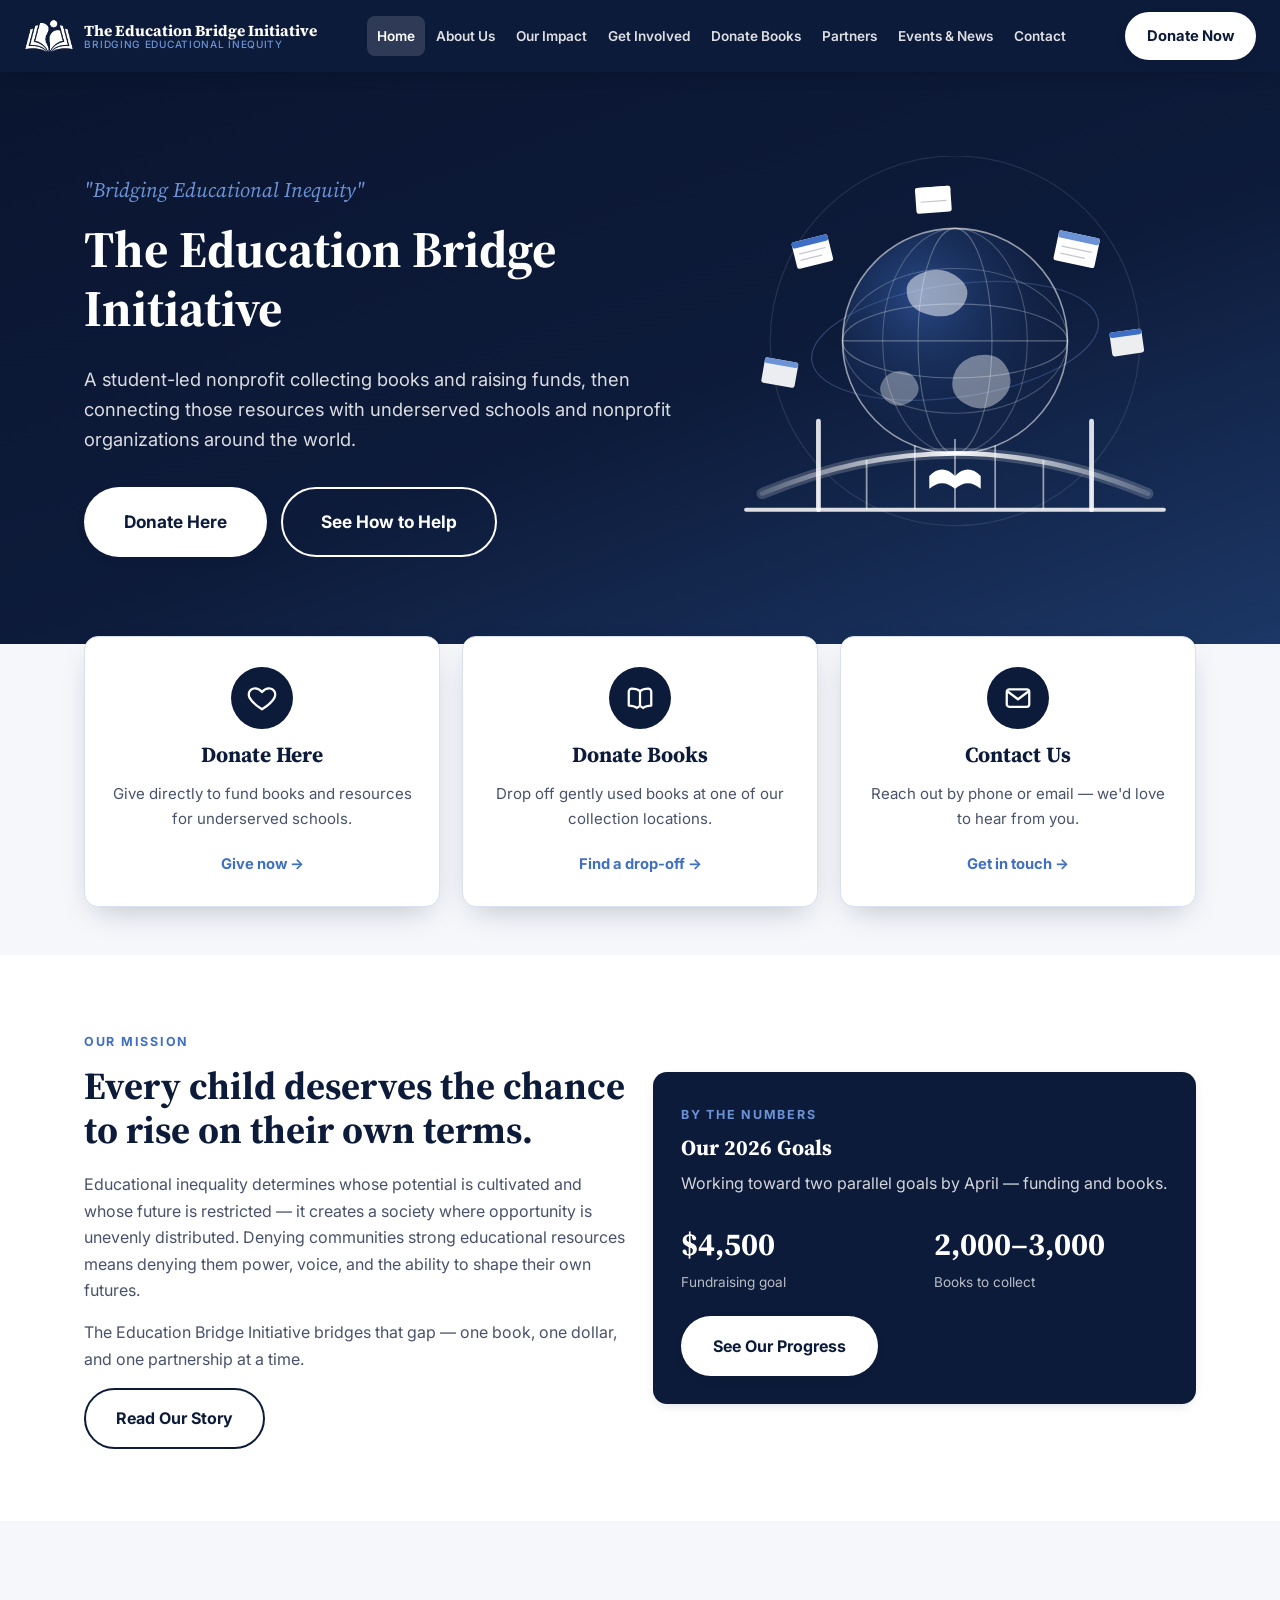
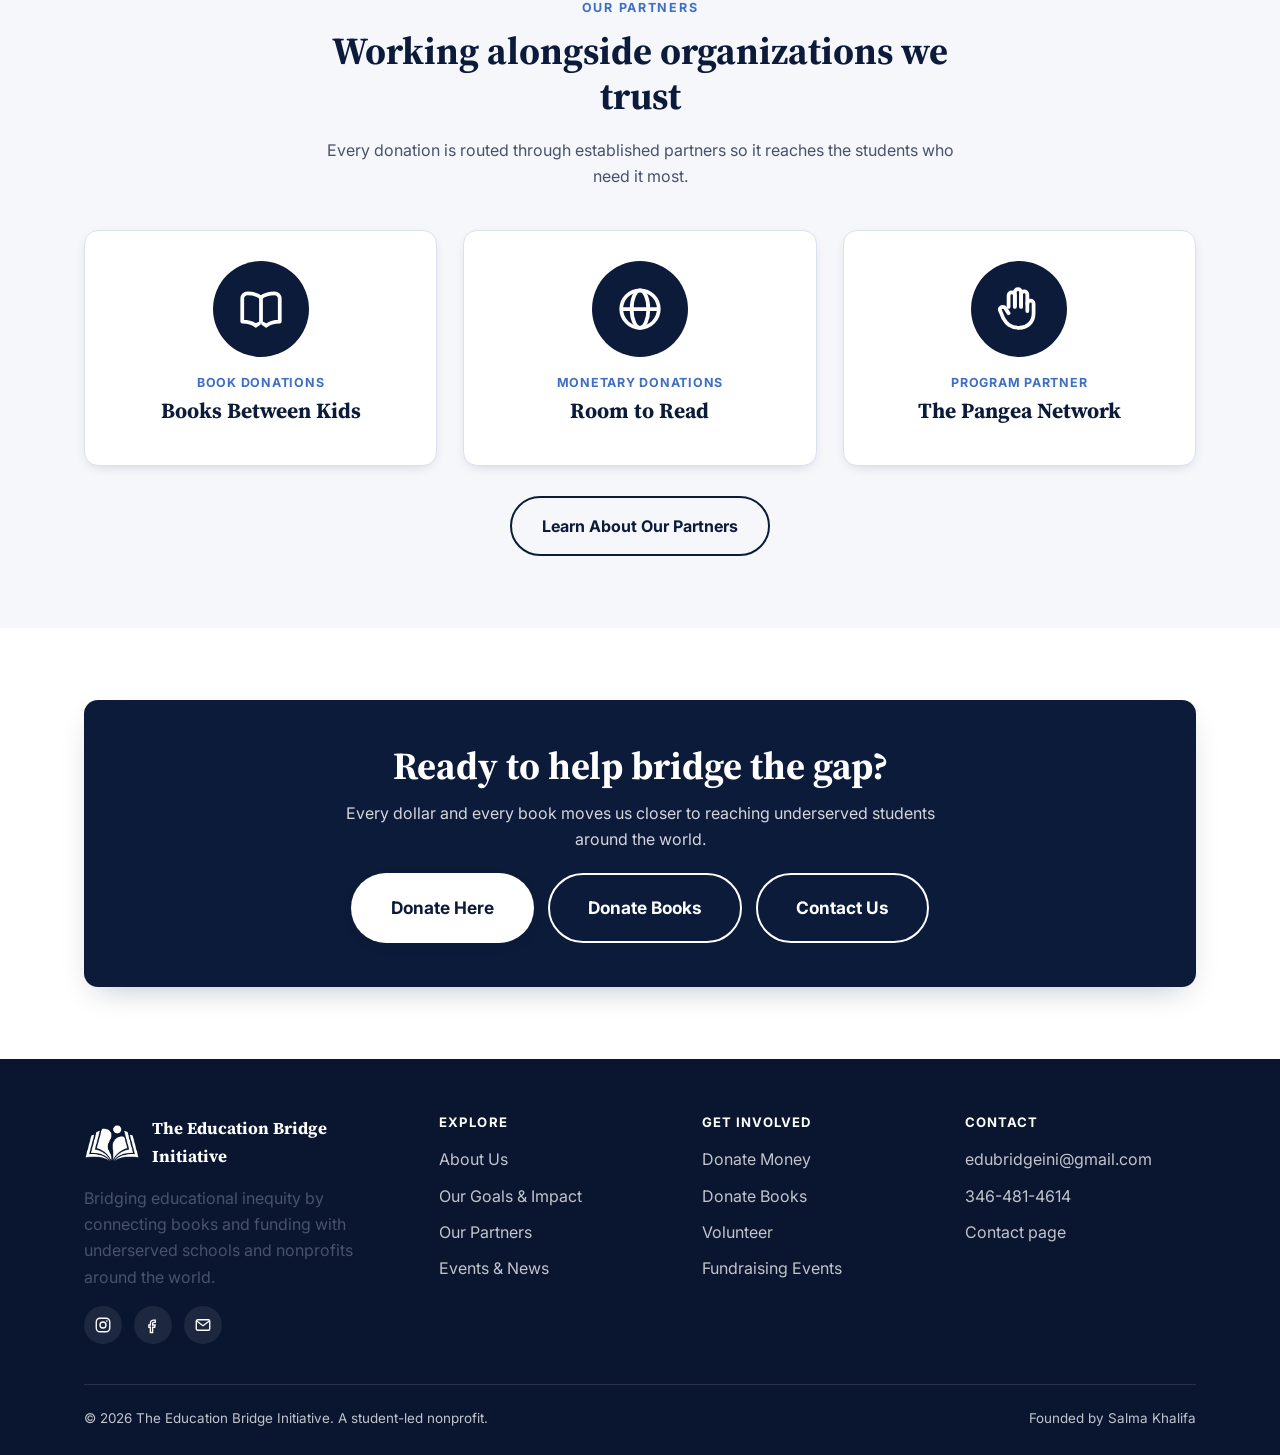
==== index.html @ 9ecb1e6c "Add files via upload Initial site upload" ====
<!DOCTYPE html>
<html lang="en">
<head>
<meta charset="UTF-8">
<meta name="viewport" content="width=device-width, initial-scale=1.0">
<title>Home | The Education Bridge Initiative</title>
<meta name="description" content="The Education Bridge Initiative is a student-led nonprofit bridging educational inequity by collecting books and raising funds for underserved schools and nonprofits worldwide.">
<link rel="icon" type="image/png" href="assets/img/logo-icon-navy.png">
<link rel="preconnect" href="https://fonts.googleapis.com">
<link rel="preconnect" href="https://fonts.gstatic.com" crossorigin>
<link href="https://fonts.googleapis.com/css2?family=Source+Serif+4:wght@400;600;700&family=Inter:wght@400;500;600;700;800&display=swap" rel="stylesheet">
<link rel="stylesheet" href="css/styles.css">
</head>
<body>
  <header class="site-header">
    <div class="nav-wrap" id="navWrap">
      <a href="index.html" class="brand">
        <img src="assets/img/logo-icon-transparent.png" alt="The Education Bridge Initiative logo">
        <span class="brand-name">The Education Bridge Initiative<small>Bridging Educational Inequity</small></span>
      </a>
      <button class="nav-toggle" id="navToggle" aria-label="Toggle navigation" aria-expanded="false">&#9776;</button>
      <ul class="nav-links">
      <li><a href="index.html" class="active">Home</a></li>
      <li><a href="about.html">About Us</a></li>
      <li><a href="goals.html">Our Impact</a></li>
      <li><a href="get-involved.html">Get Involved</a></li>
      <li><a href="donate-books.html">Donate Books</a></li>
      <li><a href="partners.html">Partners</a></li>
      <li><a href="events.html">Events & News</a></li>
      <li><a href="contact.html">Contact</a></li>
      </ul>
      <div class="nav-cta">
        <a href="https://gofund.me/72216d547" class="btn btn-primary" target="_blank" rel="noopener">Donate Now</a>
      </div>
    </div>
  </header>

  <section class="hero">
    <div class="container hero-grid">
      <div>
        <div class="tagline">"Bridging Educational Inequity"</div>
        <h1>The Education Bridge Initiative</h1>
        <p class="lead">A student-led nonprofit collecting books and raising funds, then connecting those resources with underserved schools and nonprofit organizations around the world.</p>
        <div class="hero-actions">
          <a href="https://gofund.me/72216d547" class="btn btn-primary btn-lg" target="_blank" rel="noopener">Donate Here</a>
          <a href="get-involved.html" class="btn btn-outline btn-lg">See How to Help</a>
        </div>
      </div>
      <div>
        <img class="hero-art" src="assets/img/hero-globe-bridge.svg" alt="Illustration of a globe with books orbiting it, connected by a bridge">
      </div>
    </div>
  </section>

  <section class="section-tight bg-off">
    <div class="container">
      <div class="action-grid">
        <a href="https://gofund.me/72216d547" class="action-card" target="_blank" rel="noopener">
          <div class="icon-badge"><svg width="22" height="22" viewBox="0 0 24 24" fill="none" stroke="#fff" stroke-width="1.8" stroke-linecap="round" stroke-linejoin="round"><path d="M12 21s-7.5-4.6-10-9.3C.6 8.4 2 5 5.4 4.4 7.7 4 10 5 12 7.3 14 5 16.3 4 18.6 4.4 22 5 23.4 8.4 22 11.7 19.5 16.4 12 21 12 21Z"/></svg></div>
          <h3>Donate Here</h3>
          <p>Give directly to fund books and resources for underserved schools.</p>
          <span class="card-btn">Give now &rarr;</span>
        </a>
        <a href="donate-books.html" class="action-card">
          <div class="icon-badge"><svg width="22" height="22" viewBox="0 0 24 24" fill="none" stroke="#fff" stroke-width="1.8" stroke-linecap="round" stroke-linejoin="round"><path d="M12 6.5c-1.6-1.3-3.8-2-6.5-2A2.5 2.5 0 0 0 3 7v11c2.5 0 5 .6 6.5 2 .4-.4.9-.7 1.5-1"/><path d="M12 6.5c1.6-1.3 3.8-2 6.5-2A2.5 2.5 0 0 1 21 7v11c-2.5 0-5 .6-6.5 2-.4-.4-.9-.7-1.5-1"/><path d="M12 6.5v11.5"/></svg></div>
          <h3>Donate Books</h3>
          <p>Drop off gently used books at one of our collection locations.</p>
          <span class="card-btn">Find a drop-off &rarr;</span>
        </a>
        <a href="contact.html" class="action-card">
          <div class="icon-badge"><svg width="22" height="22" viewBox="0 0 24 24" fill="none" stroke="#fff" stroke-width="1.8" stroke-linecap="round" stroke-linejoin="round"><rect x="3" y="5" width="18" height="14" rx="2"/><path d="M4 7l8 6 8-6"/></svg></div>
          <h3>Contact Us</h3>
          <p>Reach out by phone or email — we'd love to hear from you.</p>
          <span class="card-btn">Get in touch &rarr;</span>
        </a>
      </div>
    </div>
  </section>

  <section>
    <div class="container">
      <div class="grid-2" style="align-items:center;">
        <div>
          <div class="eyebrow">Our Mission</div>
          <h2>Every child deserves the chance to rise on their own terms.</h2>
          <p>Educational inequality determines whose potential is cultivated and whose future is restricted — it creates a society where opportunity is unevenly distributed. Denying communities strong educational resources means denying them power, voice, and the ability to shape their own futures.</p>
          <p>The Education Bridge Initiative bridges that gap — one book, one dollar, and one partnership at a time.</p>
          <a href="about.html" class="btn btn-outline-navy">Read Our Story</a>
        </div>
        <div class="card" style="background:var(--navy-900); color:#fff; border:none;">
          <div class="eyebrow" style="color:var(--blue-400);">By the Numbers</div>
          <h3 style="color:#fff;">Our 2026 Goals</h3>
          <p style="color:rgba(255,255,255,.82); margin-bottom:22px;">Working toward two parallel goals by April — funding and books.</p>
          <div style="display:grid; grid-template-columns:1fr 1fr; gap:18px;">
            <div>
              <div style="font-family:var(--font-serif); font-size:2rem; font-weight:700;">$4,500</div>
              <div style="font-size:.85rem; color:rgba(255,255,255,.7);">Fundraising goal</div>
            </div>
            <div>
              <div style="font-family:var(--font-serif); font-size:2rem; font-weight:700;">2,000&ndash;3,000</div>
              <div style="font-size:.85rem; color:rgba(255,255,255,.7);">Books to collect</div>
            </div>
          </div>
          <a href="goals.html" class="btn btn-primary" style="margin-top:22px;">See Our Progress</a>
        </div>
      </div>
    </div>
  </section>

  <section class="bg-off">
    <div class="container">
      <div class="text-center" style="max-width:640px; margin:0 auto 40px;">
        <div class="eyebrow">Our Partners</div>
        <h2>Working alongside organizations we trust</h2>
        <p>Every donation is routed through established partners so it reaches the students who need it most.</p>
      </div>
      <div class="grid-3">
        <div class="partner-card">
          <div class="partner-logo"><svg width="22" height="22" viewBox="0 0 24 24" fill="none" stroke="#fff" stroke-width="1.8" stroke-linecap="round" stroke-linejoin="round"><path d="M12 6.5c-1.6-1.3-3.8-2-6.5-2A2.5 2.5 0 0 0 3 7v11c2.5 0 5 .6 6.5 2 .4-.4.9-.7 1.5-1"/><path d="M12 6.5c1.6-1.3 3.8-2 6.5-2A2.5 2.5 0 0 1 21 7v11c-2.5 0-5 .6-6.5 2-.4-.4-.9-.7-1.5-1"/><path d="M12 6.5v11.5"/></svg></div>
          <div class="partner-role">Book Donations</div>
          <h3>Books Between Kids</h3>
        </div>
        <div class="partner-card">
          <div class="partner-logo"><svg width="22" height="22" viewBox="0 0 24 24" fill="none" stroke="#fff" stroke-width="1.8"><circle cx="12" cy="12" r="9"/><ellipse cx="12" cy="12" rx="4" ry="9"/><path d="M3 12h18"/></svg></div>
          <div class="partner-role">Monetary Donations</div>
          <h3>Room to Read</h3>
        </div>
        <div class="partner-card">
          <div class="partner-logo"><svg width="22" height="22" viewBox="0 0 24 24" fill="none" stroke="#fff" stroke-width="1.8" stroke-linecap="round" stroke-linejoin="round"><path d="M7 11V5.5a1.5 1.5 0 0 1 3 0V11"/><path d="M10 10.5V4a1.5 1.5 0 0 1 3 0v7"/><path d="M13 10.5V5a1.5 1.5 0 0 1 3 0v8"/><path d="M16 9.5a1.5 1.5 0 0 1 3 0V14c0 4-2.7 7-7 7s-6-2-7.5-4.5L3 13c-.6-1 .1-2 1.2-2 .5 0 1 .2 1.3.7L7 14"/></svg></div>
          <div class="partner-role">Program Partner</div>
          <h3>The Pangea Network</h3>
        </div>
      </div>
      <div class="text-center" style="margin-top:30px;">
        <a href="partners.html" class="btn btn-outline-navy">Learn About Our Partners</a>
      </div>
    </div>
  </section>

  <section>
    <div class="container">
      <div class="cta-banner">
        <h2>Ready to help bridge the gap?</h2>
        <p>Every dollar and every book moves us closer to reaching underserved students around the world.</p>
        <div class="cta-actions">
          <a href="https://gofund.me/72216d547" class="btn btn-primary btn-lg" target="_blank" rel="noopener">Donate Here</a>
          <a href="donate-books.html" class="btn btn-outline btn-lg">Donate Books</a>
          <a href="contact.html" class="btn btn-outline btn-lg">Contact Us</a>
        </div>
      </div>
    </div>
  </section>

  <footer class="site-footer">
    <div class="container">
      <div class="footer-grid">
        <div>
          <div class="footer-brand">
            <img src="assets/img/logo-icon-transparent.png" alt="The Education Bridge Initiative logo">
            <span>The Education Bridge<br>Initiative</span>
          </div>
          <p style="max-width:32ch;">Bridging educational inequity by connecting books and funding with underserved schools and nonprofits around the world.</p>
          <div class="social-row">
            <a href="https://www.instagram.com/education.bridge.initiative" target="_blank" rel="noopener" aria-label="Instagram"><svg width="18" height="18" viewBox="0 0 24 24" fill="none" stroke="#fff" stroke-width="1.8"><rect x="3" y="3" width="18" height="18" rx="5"/><circle cx="12" cy="12" r="4"/><circle cx="17.2" cy="6.8" r="1.1" fill="#fff" stroke="none"/></svg></a>
            <a href="https://www.facebook.com/share/1PZD7FFEJZ/?mibextid=wwXIfr" target="_blank" rel="noopener" aria-label="Facebook"><svg width="18" height="18" viewBox="0 0 24 24" fill="none" stroke="#fff" stroke-width="1.8"><path d="M15 8.5h-2c-.8 0-1.5.7-1.5 1.5v2h3.3L14.3 15H11.5v7h-3v-7H6.5v-3H8.5v-2.2C8.5 7.4 10.2 5.5 13 5.5h2v3Z"/></svg></a>
            <a href="mailto:edubridgeini@gmail.com" aria-label="Email"><svg width="18" height="18" viewBox="0 0 24 24" fill="none" stroke="#fff" stroke-width="1.8"><rect x="3" y="5" width="18" height="14" rx="2"/><path d="M4 7l8 6 8-6"/></svg></a>
          </div>
        </div>
        <div>
          <h4>Explore</h4>
          <ul>
            <li><a href="about.html">About Us</a></li>
            <li><a href="goals.html">Our Goals &amp; Impact</a></li>
            <li><a href="partners.html">Our Partners</a></li>
            <li><a href="events.html">Events &amp; News</a></li>
          </ul>
        </div>
        <div>
          <h4>Get Involved</h4>
          <ul>
            <li><a href="https://gofund.me/72216d547" target="_blank" rel="noopener">Donate Money</a></li>
            <li><a href="donate-books.html">Donate Books</a></li>
            <li><a href="get-involved.html">Volunteer</a></li>
            <li><a href="donate.html">Fundraising Events</a></li>
          </ul>
        </div>
        <div>
          <h4>Contact</h4>
          <ul>
            <li><a href="mailto:edubridgeini@gmail.com">edubridgeini@gmail.com</a></li>
            <li><a href="tel:+13464814614">346-481-4614</a></li>
            <li><a href="contact.html">Contact page</a></li>
          </ul>
        </div>
      </div>
      <div class="footer-bottom">
        <span>&copy; 2026 The Education Bridge Initiative. A student-led nonprofit.</span>
        <span>Founded by Salma Khalifa</span>
      </div>
    </div>
  </footer>

  <div class="mobile-donate-bar">
    <a href="https://gofund.me/72216d547" class="btn btn-primary" target="_blank" rel="noopener">Donate Now</a>
  </div>

  <script src="js/main.js"></script>

</body>
</html>
---- css/styles.css ----
/* ==========================================================================
   The Education Bridge Initiative — Site Stylesheet
   Palette: Dark Blue + White (institutional, trustworthy, credible)
   ========================================================================== */

:root {
  --navy-950: #0a1530;
  --navy-900: #0d1b3a;   /* primary dark blue (matches logo) */
  --navy-800: #14274d;
  --navy-700: #1c3766;
  --navy-600: #274a86;
  --blue-500: #3f6fc4;   /* interactive accent */
  --blue-400: #6c93d6;
  --white: #ffffff;
  --off-white: #f5f7fb;
  --mist: #e9edf6;
  --line: #d9e0ee;
  --ink: #101a30;
  --ink-soft: #48526b;
  --shadow: 0 12px 32px -12px rgba(10, 21, 48, 0.28);
  --shadow-sm: 0 4px 14px -6px rgba(10, 21, 48, 0.22);
  --radius: 14px;
  --radius-sm: 8px;
  --content-width: 1160px;
  --font-serif: "Source Serif 4", Georgia, "Times New Roman", serif;
  --font-sans: "Inter", -apple-system, BlinkMacSystemFont, "Segoe UI", Roboto, sans-serif;
}

* { box-sizing: border-box; }
html { scroll-behavior: smooth; }

body {
  margin: 0;
  font-family: var(--font-sans);
  color: var(--ink);
  background: var(--white);
  line-height: 1.65;
  -webkit-font-smoothing: antialiased;
}

img { max-width: 100%; display: block; }

h1, h2, h3, h4 {
  font-family: var(--font-serif);
  color: var(--navy-900);
  line-height: 1.15;
  margin: 0 0 0.5em;
  font-weight: 700;
}

h1 { font-size: clamp(2.2rem, 4vw, 3.4rem); }
h2 { font-size: clamp(1.7rem, 3vw, 2.4rem); }
h3 { font-size: 1.35rem; }
p { margin: 0 0 1em; color: var(--ink-soft); }
a { color: var(--blue-500); text-decoration: none; }
a:hover { text-decoration: underline; }

.container {
  width: 100%;
  max-width: var(--content-width);
  margin: 0 auto;
  padding: 0 24px;
}

.eyebrow {
  display: inline-block;
  font-family: var(--font-sans);
  font-weight: 700;
  font-size: 0.78rem;
  letter-spacing: 0.14em;
  text-transform: uppercase;
  color: var(--blue-500);
  margin-bottom: 0.9em;
}

section { padding: 72px 0; }
.section-tight { padding: 48px 0; }
.bg-navy { background: var(--navy-900); color: var(--white); }
.bg-navy h1, .bg-navy h2, .bg-navy h3, .bg-navy h4 { color: var(--white); }
.bg-navy p { color: rgba(255,255,255,0.82); }
.bg-off { background: var(--off-white); }

/* ---------- Buttons ---------- */
.btn {
  display: inline-flex;
  align-items: center;
  justify-content: center;
  gap: 0.5em;
  font-family: var(--font-sans);
  font-weight: 700;
  font-size: 1rem;
  padding: 15px 30px;
  border-radius: 999px;
  border: 2px solid transparent;
  cursor: pointer;
  transition: transform 0.15s ease, box-shadow 0.15s ease, background 0.15s ease, color 0.15s ease;
  text-decoration: none !important;
  white-space: nowrap;
}
.btn:hover { transform: translateY(-2px); }
.btn-primary {
  background: var(--white);
  color: var(--navy-900);
  box-shadow: var(--shadow-sm);
}
.btn-primary:hover { box-shadow: var(--shadow); background: var(--mist); }
.btn-solid-navy {
  background: var(--navy-900);
  color: var(--white);
  box-shadow: var(--shadow-sm);
}
.btn-solid-navy:hover { background: var(--navy-700); box-shadow: var(--shadow); }
.btn-outline {
  background: transparent;
  border-color: currentColor;
  color: inherit;
}
.btn-outline:hover { background: rgba(255,255,255,0.1); }
.btn-outline-navy {
  background: transparent;
  border-color: var(--navy-900);
  color: var(--navy-900);
}
.btn-outline-navy:hover { background: var(--navy-900); color: var(--white); }
.btn-lg { padding: 19px 38px; font-size: 1.08rem; }
.btn-block { width: 100%; }

/* ---------- Header / Nav ---------- */
.site-header {
  position: sticky;
  top: 0;
  z-index: 100;
  background: var(--navy-900);
  box-shadow: 0 2px 18px -6px rgba(0,0,0,0.35);
}
.nav-wrap {
  display: flex;
  align-items: center;
  justify-content: space-between;
  gap: 14px;
  padding: 12px 24px;
  max-width: 1360px;
  margin: 0 auto;
}
.brand {
  display: flex;
  align-items: center;
  gap: 10px;
  color: var(--white);
  font-family: var(--font-serif);
  font-weight: 700;
  font-size: 0.96rem;
  line-height: 1.15;
  flex: 0 0 auto;
  white-space: nowrap;
}
.brand:hover { text-decoration: none; }
.brand img { height: 36px; width: auto; }
.brand-name { display: flex; flex-direction: column; }
.brand-name small {
  font-family: var(--font-sans);
  font-weight: 500;
  font-size: 0.63rem;
  letter-spacing: 0.07em;
  text-transform: uppercase;
  color: var(--blue-400);
}

.nav-links {
  display: flex;
  align-items: center;
  gap: 1px;
  list-style: none;
  margin: 0;
  padding: 0;
  flex-wrap: nowrap;
}
.nav-links a {
  display: block;
  color: rgba(255,255,255,0.86);
  font-weight: 600;
  font-size: 0.85rem;
  padding: 9px 10px;
  border-radius: 8px;
  text-decoration: none;
  white-space: nowrap;
  transition: background 0.15s ease, color 0.15s ease;
}
.nav-links a:hover { background: rgba(255,255,255,0.1); color: var(--white); }
.nav-links a.active { color: var(--white); background: rgba(255,255,255,0.14); }

.nav-cta { display: flex; align-items: center; gap: 10px; }
.nav-cta .btn { padding: 10px 20px; font-size: 0.92rem; }

.nav-toggle {
  display: none;
  background: none;
  border: none;
  color: var(--white);
  font-size: 1.6rem;
  cursor: pointer;
  padding: 4px 8px;
}

/* ---------- Hero ---------- */
.hero {
  background: linear-gradient(160deg, var(--navy-950) 0%, var(--navy-900) 55%, var(--navy-700) 100%);
  color: var(--white);
  position: relative;
  overflow: hidden;
  padding: 84px 0 70px;
}
.hero-grid {
  display: grid;
  grid-template-columns: 1.1fr 0.9fr;
  gap: 40px;
  align-items: center;
}
.hero h1 { color: var(--white); }
.hero .tagline {
  font-family: var(--font-serif);
  font-style: italic;
  font-size: 1.3rem;
  color: var(--blue-400);
  margin-bottom: 0.6em;
}
.hero p.lead {
  font-size: 1.15rem;
  color: rgba(255,255,255,0.85);
  max-width: 54ch;
}
.hero-art { width: 100%; }

.hero-actions {
  display: flex;
  flex-wrap: wrap;
  gap: 14px;
  margin-top: 32px;
}

/* Three primary action cards on Home */
.action-grid {
  display: grid;
  grid-template-columns: repeat(3, 1fr);
  gap: 22px;
  margin-top: -56px;
  position: relative;
  z-index: 5;
}
.action-card {
  background: var(--white);
  border-radius: var(--radius);
  box-shadow: var(--shadow);
  padding: 30px 26px;
  text-align: center;
  border: 1px solid var(--line);
  display: flex;
  flex-direction: column;
  align-items: center;
  gap: 14px;
  text-decoration: none;
  transition: transform 0.18s ease, box-shadow 0.18s ease;
}
.action-card:hover { transform: translateY(-6px); box-shadow: 0 20px 40px -14px rgba(10,21,48,0.35); text-decoration: none; }
.icon-badge {
  width: 62px; height: 62px;
  border-radius: 50%;
  background: var(--navy-900);
  display: flex; align-items: center; justify-content: center;
  flex-shrink: 0;
}
.icon-badge svg { width: 30px; height: 30px; flex-shrink: 0; }
.action-card h3 { margin: 0; color: var(--navy-900); }
.action-card p { margin: 0; font-size: 0.94rem; }
.action-card .card-btn {
  margin-top: 6px;
  font-weight: 700;
  color: var(--blue-500);
  font-size: 0.92rem;
}

/* ---------- Generic page hero (sub-pages) ---------- */
.page-hero {
  background: var(--navy-900);
  color: var(--white);
  padding: 56px 0 60px;
  position: relative;
  overflow: hidden;
}
.page-hero h1 { color: var(--white); margin-bottom: 0.3em; }
.page-hero p { color: rgba(255,255,255,0.82); max-width: 62ch; font-size: 1.08rem; }
.page-hero .decor { position: absolute; right: -60px; top: -40px; opacity: 0.16; width: 320px; }

/* ---------- Cards / Grids ---------- */
.grid-3 { display: grid; grid-template-columns: repeat(3, 1fr); gap: 26px; }
.grid-2 { display: grid; grid-template-columns: repeat(2, 1fr); gap: 26px; }
.card {
  background: var(--white);
  border: 1px solid var(--line);
  border-radius: var(--radius);
  padding: 28px;
  box-shadow: var(--shadow-sm);
}
.card h3 { margin-bottom: 0.4em; }

/* ---------- Stats / Goals ---------- */
.stat-grid { display: grid; grid-template-columns: repeat(2, 1fr); gap: 24px; }
.stat-card {
  background: var(--white);
  border: 1px solid var(--line);
  border-radius: var(--radius);
  padding: 32px;
  box-shadow: var(--shadow-sm);
}
.stat-card .stat-label {
  font-weight: 700;
  color: var(--navy-900);
  font-size: 1.1rem;
  margin-bottom: 4px;
}
.stat-card .stat-target {
  font-family: var(--font-serif);
  font-size: 2.2rem;
  color: var(--navy-900);
  font-weight: 700;
}
.progress-track {
  height: 14px;
  background: var(--mist);
  border-radius: 999px;
  overflow: hidden;
  margin: 14px 0 8px;
  border: 1px solid var(--line);
}
.progress-fill {
  height: 100%;
  background: linear-gradient(90deg, var(--blue-500), var(--navy-800));
  border-radius: 999px;
}
.progress-note { font-size: 0.86rem; color: var(--ink-soft); }
.editable-note {
  font-size: 0.8rem;
  color: var(--blue-500);
  background: #eef3fc;
  border: 1px dashed var(--blue-400);
  padding: 6px 10px;
  border-radius: 6px;
  display: inline-block;
  margin-top: 10px;
}

/* ---------- Steps / How to help ---------- */
.step-card {
  background: var(--white);
  border: 1px solid var(--line);
  border-radius: var(--radius);
  padding: 30px;
  box-shadow: var(--shadow-sm);
  height: 100%;
}
.step-num {
  display: inline-flex;
  align-items: center;
  justify-content: center;
  width: 40px; height: 40px;
  border-radius: 50%;
  background: var(--navy-900);
  color: var(--white);
  font-family: var(--font-serif);
  font-weight: 700;
  margin-bottom: 14px;
}

/* ---------- Partners ---------- */
.partner-card {
  background: var(--white);
  border: 1px solid var(--line);
  border-radius: var(--radius);
  padding: 30px;
  text-align: center;
  box-shadow: var(--shadow-sm);
}
.partner-logo {
  width: 96px; height: 96px;
  margin: 0 auto 16px;
  border-radius: 50%;
  background: var(--navy-900);
  display: flex; align-items: center; justify-content: center;
}
.partner-logo svg { width: 50px; height: 50px; }
.partner-role {
  font-size: 0.78rem;
  font-weight: 700;
  letter-spacing: 0.06em;
  text-transform: uppercase;
  color: var(--blue-500);
  margin-bottom: 6px;
}

/* ---------- Timeline / Events ---------- */
.event-card {
  display: flex;
  gap: 20px;
  background: var(--white);
  border: 1px solid var(--line);
  border-radius: var(--radius);
  padding: 24px;
  box-shadow: var(--shadow-sm);
  margin-bottom: 18px;
}
.event-date {
  flex: 0 0 92px;
  background: var(--navy-900);
  color: var(--white);
  border-radius: var(--radius-sm);
  display: flex;
  flex-direction: column;
  align-items: center;
  justify-content: center;
  padding: 12px 6px;
  text-align: center;
}
.event-date .month { font-size: 0.72rem; letter-spacing: 0.08em; text-transform: uppercase; color: var(--blue-400); }
.event-date .day { font-family: var(--font-serif); font-size: 1.7rem; font-weight: 700; }
.event-body h3 { margin-bottom: 4px; }
.event-tag {
  display: inline-block;
  font-size: 0.72rem;
  font-weight: 700;
  text-transform: uppercase;
  letter-spacing: 0.05em;
  color: var(--navy-900);
  background: var(--mist);
  padding: 3px 10px;
  border-radius: 999px;
  margin-bottom: 8px;
}

/* ---------- Contact ---------- */
.contact-grid { display: grid; grid-template-columns: 1fr 1fr; gap: 26px; }
.contact-item {
  display: flex;
  gap: 16px;
  align-items: flex-start;
  background: var(--white);
  border: 1px solid var(--line);
  border-radius: var(--radius);
  padding: 24px;
  box-shadow: var(--shadow-sm);
}
.contact-item .icon-badge {
  flex: 0 0 48px;
  width: 48px; height: 48px;
  border-radius: 50%;
  background: var(--navy-900);
  display: flex; align-items: center; justify-content: center;
}
.contact-item .icon-badge svg { width: 24px; height: 24px; }
.contact-item h3 { margin-bottom: 2px; font-size: 1.05rem; }
.contact-item a { font-weight: 600; }

/* ---------- Address / drop-off cards ---------- */
.address-card {
  background: var(--white);
  border: 2px dashed var(--blue-400);
  border-radius: var(--radius);
  padding: 28px;
  box-shadow: var(--shadow-sm);
}
.address-card h3 { display:flex; align-items:center; gap:10px; }
.address-card h3 svg { stroke: var(--navy-900); flex-shrink: 0; }
.address-card .placeholder-tag {
  font-size: 0.7rem;
  font-weight: 700;
  text-transform: uppercase;
  letter-spacing: 0.05em;
  color: var(--white);
  background: var(--blue-500);
  padding: 3px 9px;
  border-radius: 999px;
}

/* ---------- Footer ---------- */
.site-footer {
  background: var(--navy-950);
  color: rgba(255,255,255,0.75);
  padding: 56px 0 26px;
}
.footer-grid {
  display: grid;
  grid-template-columns: 1.4fr 1fr 1fr 1fr;
  gap: 32px;
  margin-bottom: 40px;
}
.footer-brand { display: flex; align-items: center; gap: 12px; margin-bottom: 14px; }
.footer-brand img { height: 40px; }
.footer-brand span { color: var(--white); font-family: var(--font-serif); font-weight: 700; font-size: 1.05rem; }
.site-footer h4 {
  color: var(--white);
  font-family: var(--font-sans);
  font-size: 0.82rem;
  letter-spacing: 0.08em;
  text-transform: uppercase;
  margin-bottom: 16px;
}
.site-footer ul { list-style: none; margin: 0; padding: 0; }
.site-footer li { margin-bottom: 10px; }
.site-footer a { color: rgba(255,255,255,0.75); }
.site-footer a:hover { color: var(--white); }
.social-row { display: flex; gap: 12px; margin-top: 6px; }
.social-row a {
  width: 38px; height: 38px;
  border-radius: 50%;
  background: rgba(255,255,255,0.08);
  display: flex; align-items: center; justify-content: center;
  transition: background 0.15s ease;
}
.social-row a:hover { background: var(--blue-500); }
.social-row svg { width: 18px; height: 18px; }
.footer-bottom {
  border-top: 1px solid rgba(255,255,255,0.12);
  padding-top: 22px;
  display: flex;
  justify-content: space-between;
  flex-wrap: wrap;
  gap: 10px;
  font-size: 0.84rem;
}

/* ---------- Sticky mobile donate bar ---------- */
.mobile-donate-bar {
  display: none;
  position: fixed;
  bottom: 0; left: 0; right: 0;
  z-index: 200;
  background: var(--navy-950);
  padding: 12px 16px;
  box-shadow: 0 -6px 20px rgba(0,0,0,0.3);
}
.mobile-donate-bar .btn { width: 100%; }

/* ---------- CTA banner (reusable, repeated across pages) ---------- */
.cta-banner {
  background: var(--navy-900);
  color: var(--white);
  border-radius: var(--radius);
  padding: 44px;
  text-align: center;
  box-shadow: var(--shadow);
}
.cta-banner h2 { color: var(--white); margin-bottom: 0.3em; }
.cta-banner p { color: rgba(255,255,255,0.82); max-width: 60ch; margin-left: auto; margin-right: auto; }
.cta-actions { display: flex; justify-content: center; gap: 14px; flex-wrap: wrap; margin-top: 20px; }

/* ---------- Utility ---------- */
.text-center { text-align: center; }
.mt-0 { margin-top: 0; }
.mx-auto { margin-left: auto; margin-right: auto; }
.max-60 { max-width: 60ch; }
.badge-list { display: flex; flex-wrap: wrap; gap: 10px; margin-top: 18px; }
.badge-list span {
  background: rgba(255,255,255,0.08);
  border: 1px solid rgba(255,255,255,0.16);
  padding: 6px 14px;
  border-radius: 999px;
  font-size: 0.84rem;
  font-weight: 600;
}

/* ---------- Responsive ---------- */
@media (max-width: 900px) {
  .hero-grid { grid-template-columns: 1fr; }
  .hero-art { max-width: 340px; margin: 0 auto; }
  .action-grid { grid-template-columns: 1fr; margin-top: 34px; }
  .grid-3 { grid-template-columns: 1fr; }
  .grid-2 { grid-template-columns: 1fr; }
  .stat-grid { grid-template-columns: 1fr; }
  .contact-grid { grid-template-columns: 1fr; }
  .footer-grid { grid-template-columns: 1fr 1fr; }
}

@media (max-width: 760px) {
  .nav-links, .nav-cta .btn-outline { display: none; }
  .nav-toggle { display: block; }
  .nav-wrap.open .nav-links {
    display: flex;
    position: absolute;
    top: 100%; left: 0; right: 0;
    background: var(--navy-900);
    flex-direction: column;
    padding: 10px 20px 18px;
    gap: 2px;
    box-shadow: var(--shadow);
  }
  .mobile-donate-bar { display: block; }
  body { padding-bottom: 68px; }
  .footer-grid { grid-template-columns: 1fr; }
  section { padding: 52px 0; }
  .event-card { flex-direction: column; }
  .event-date { flex-direction: row; gap: 8px; width: fit-content; padding: 8px 16px; }
}

@media (max-width: 480px) {
  .hero { padding: 60px 0 50px; }
  .action-card { padding: 24px 20px; }
}
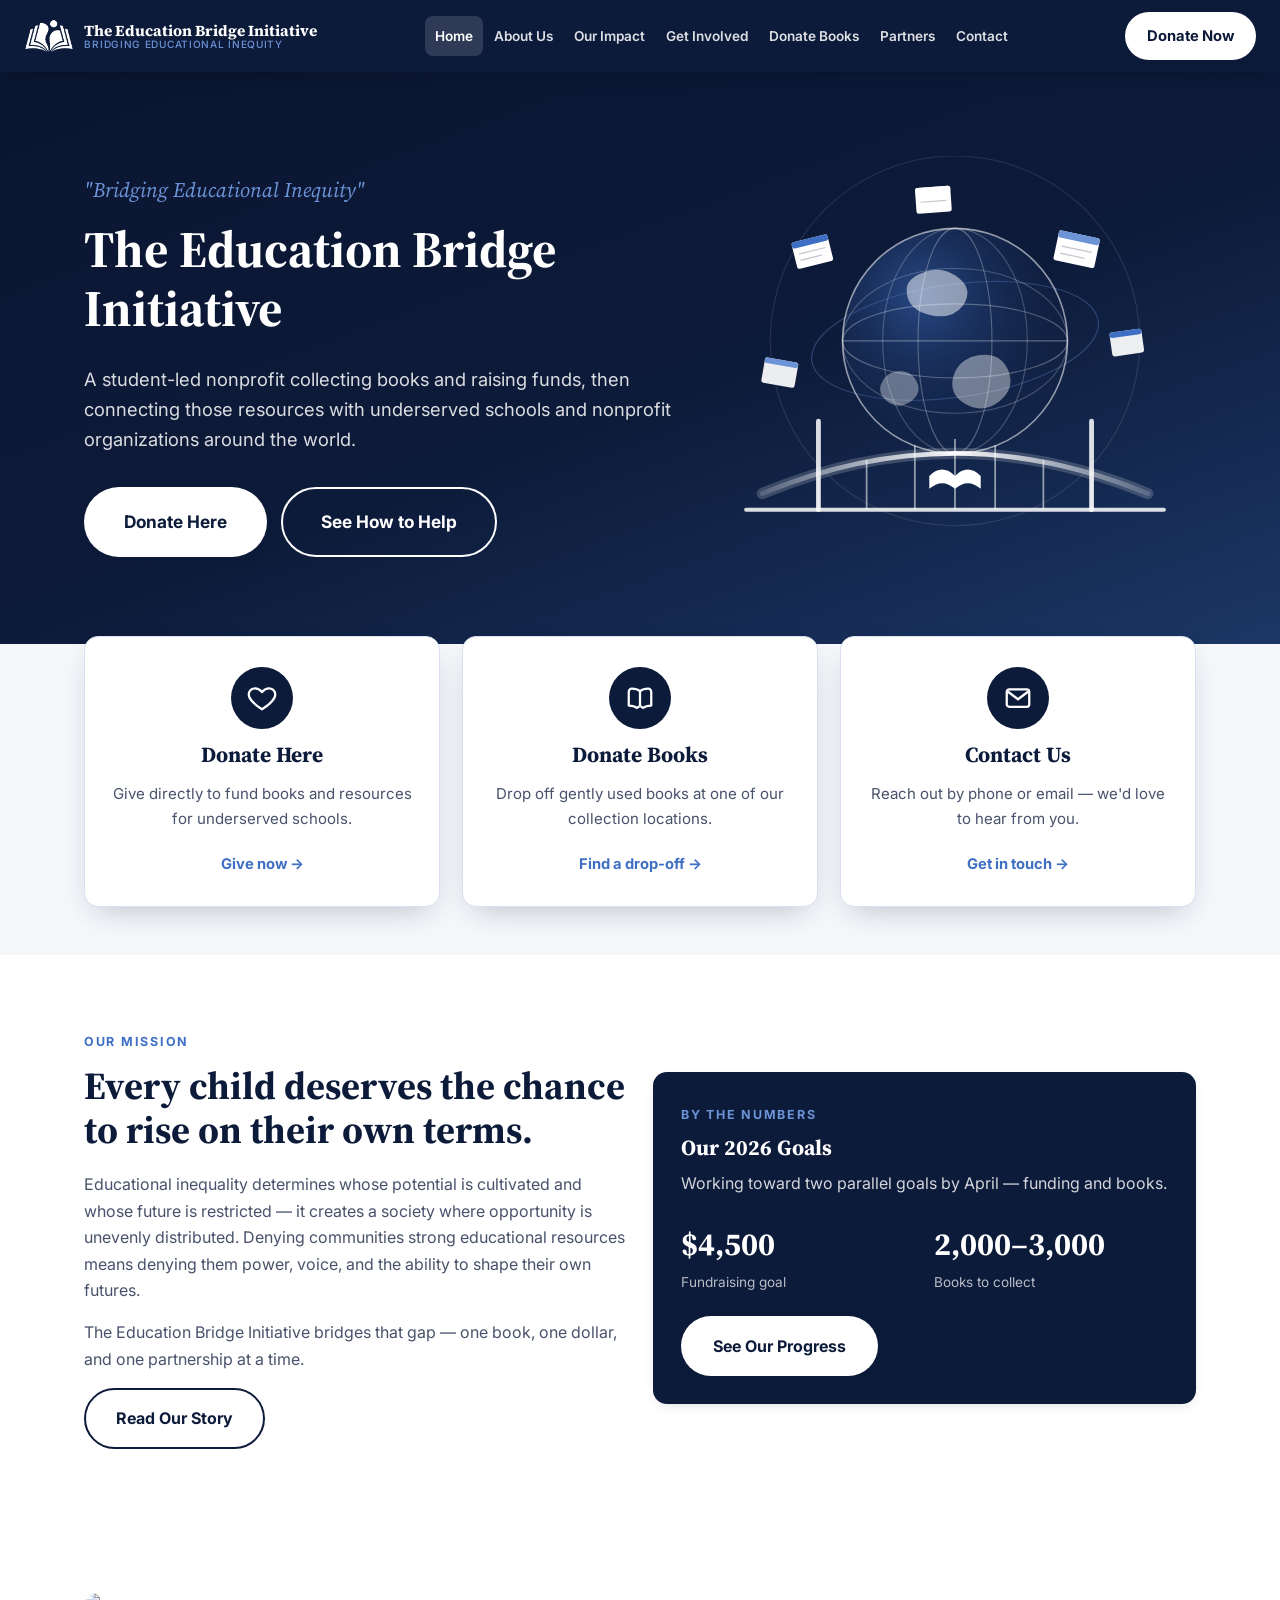
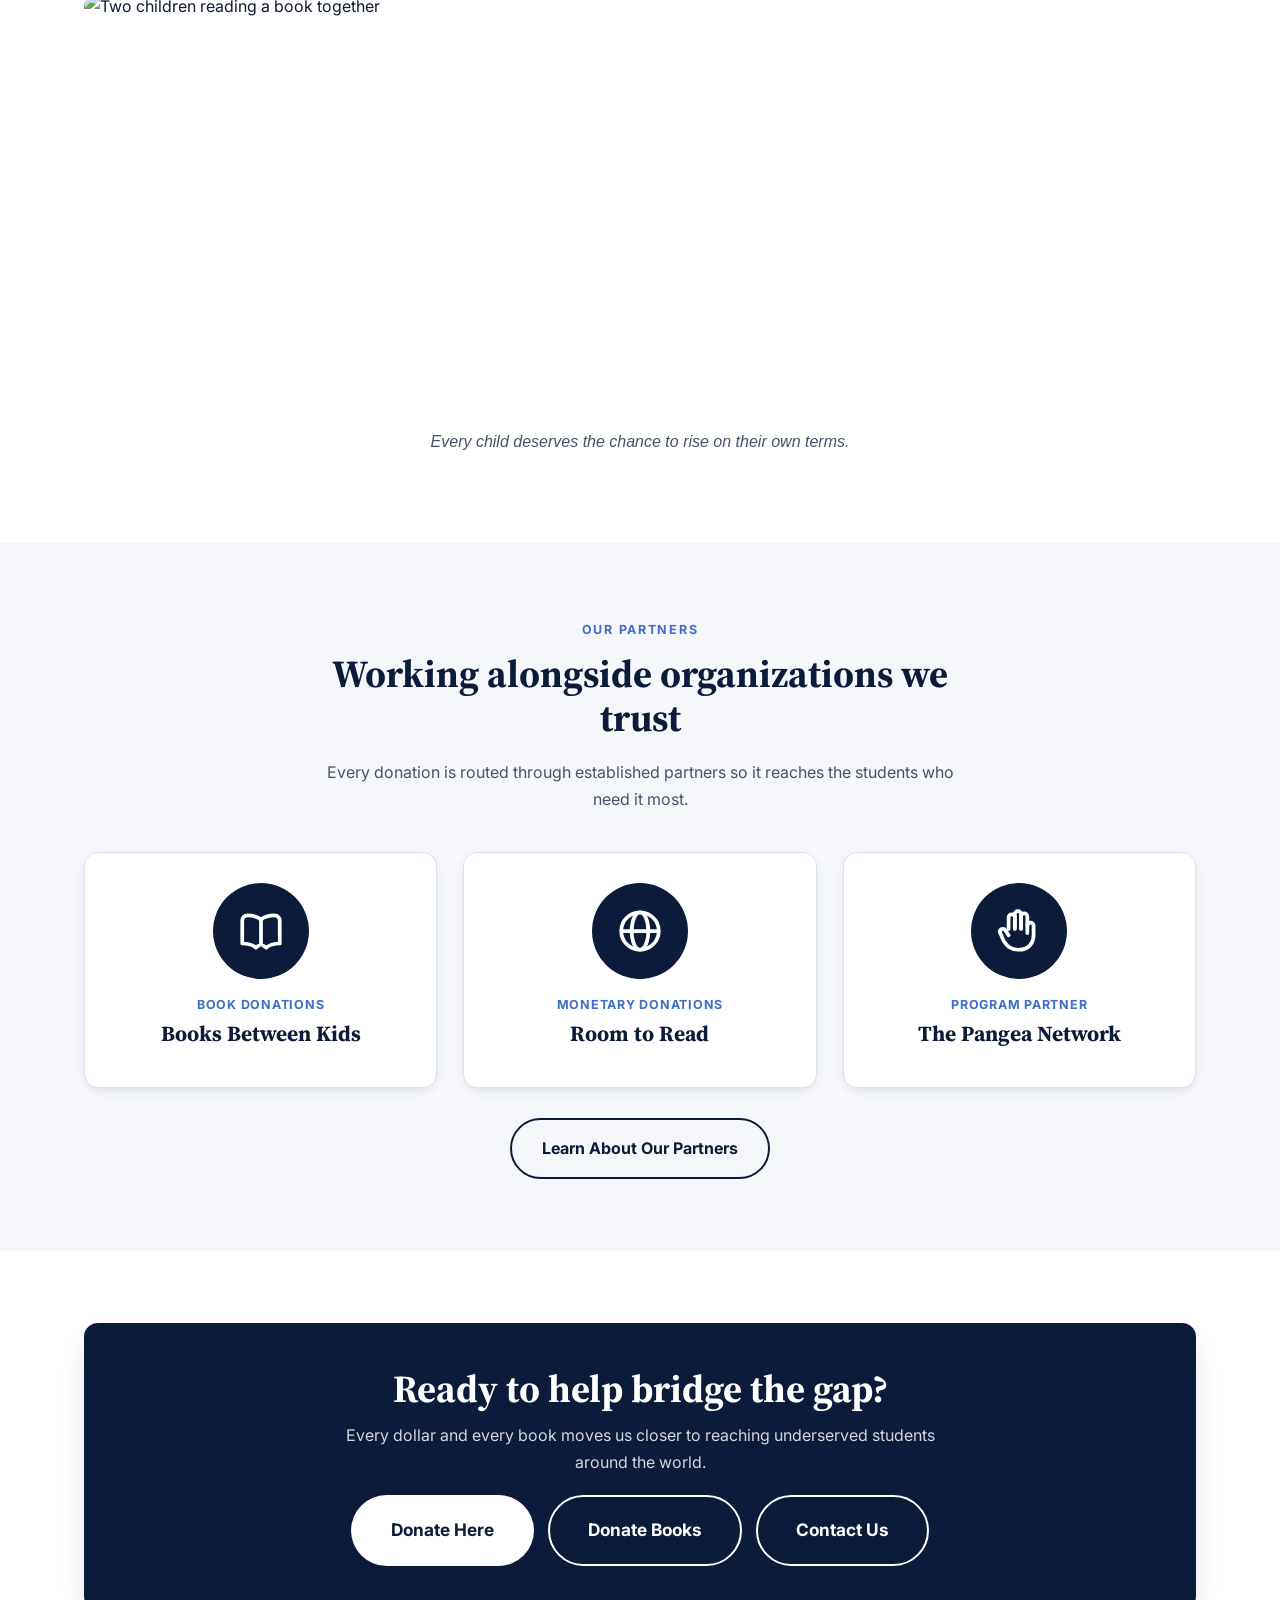
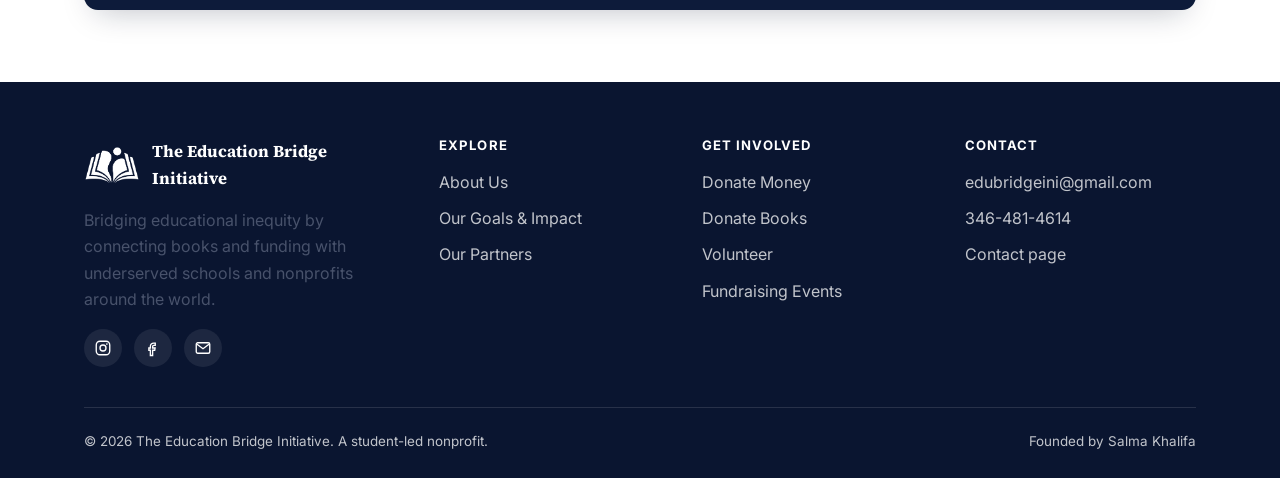
==== commit de452a6b: "Add files via upload updated 1" ====
--- a/index.html
+++ b/index.html
@@ -26,7 +26,6 @@
       <li><a href="get-involved.html">Get Involved</a></li>
       <li><a href="donate-books.html">Donate Books</a></li>
       <li><a href="partners.html">Partners</a></li>
-      <li><a href="events.html">Events & News</a></li>
       <li><a href="contact.html">Contact</a></li>
       </ul>
       <div class="nav-cta">
@@ -107,6 +106,15 @@
     </div>
   </section>
 
+  <section>
+    <div class="container">
+      <div style="border-radius:var(--radius); overflow:hidden;">
+        <img src="https://images.unsplash.com/photo-1532789339108-2ebc484efbf1?auto=format&fit=crop&w=1600&q=80" alt="Two children reading a book together" style="width:100%; height:420px; object-fit:cover; display:block;">
+      </div>
+      <p class="text-center" style="color:var(--ink-soft); font-style:italic; margin-top:16px;">Every child deserves the chance to rise on their own terms.</p>
+    </div>
+  </section>
+
   <section class="bg-off">
     <div class="container">
       <div class="text-center" style="max-width:640px; margin:0 auto 40px;">
@@ -172,7 +180,6 @@
             <li><a href="about.html">About Us</a></li>
             <li><a href="goals.html">Our Goals &amp; Impact</a></li>
             <li><a href="partners.html">Our Partners</a></li>
-            <li><a href="events.html">Events &amp; News</a></li>
           </ul>
         </div>
         <div>
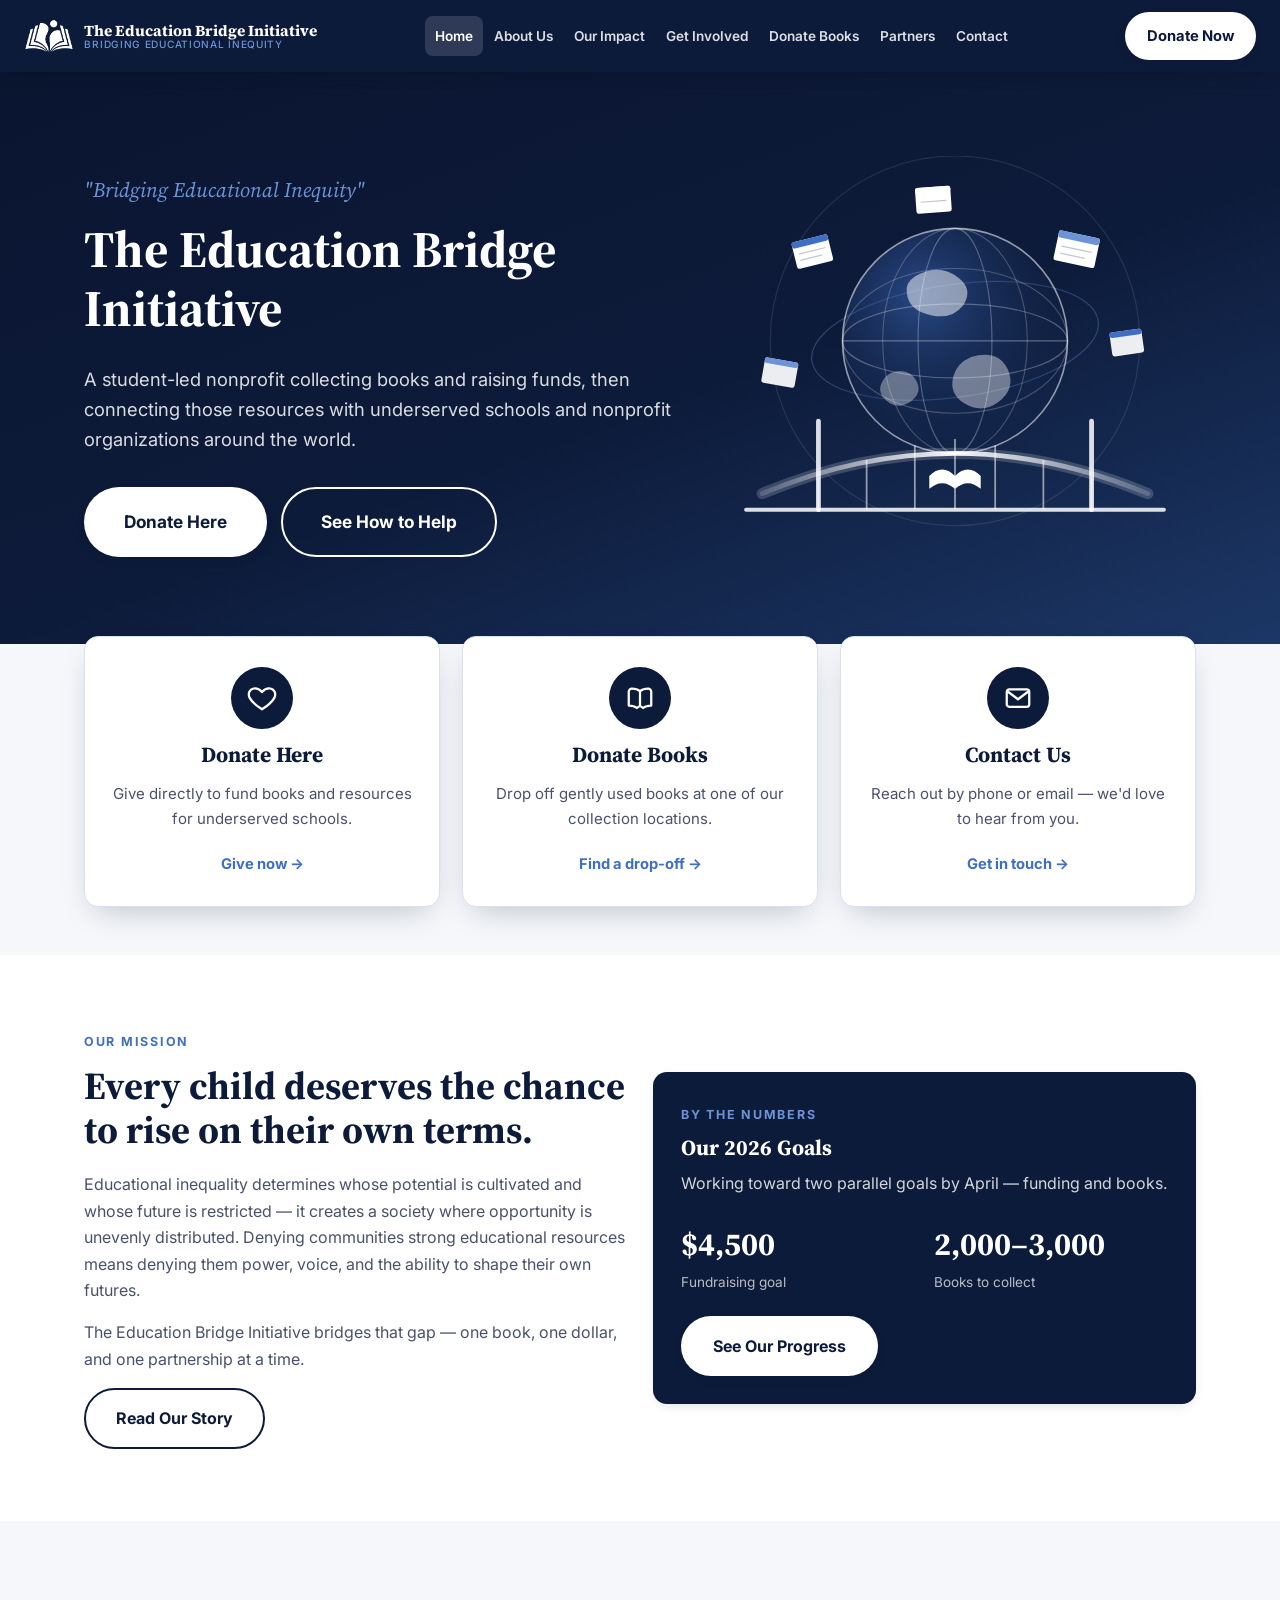
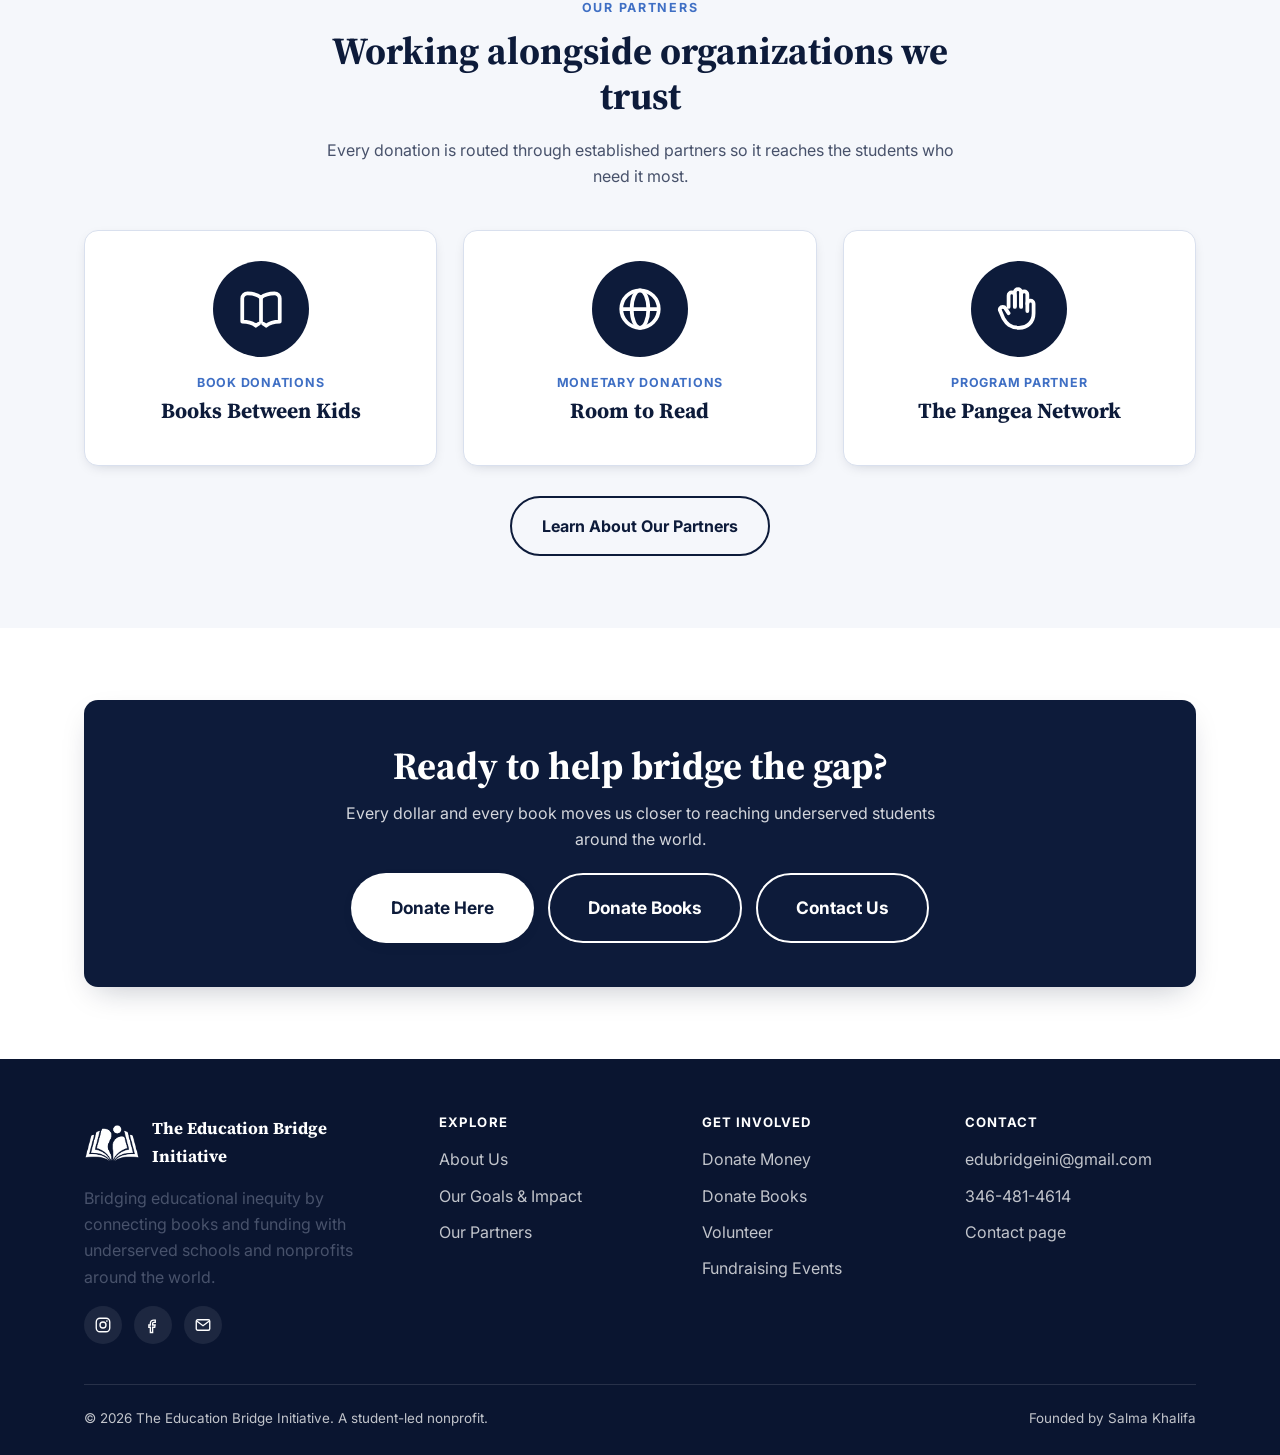
==== commit c3028568: "Update index.html" ====
--- a/index.html
+++ b/index.html
@@ -106,14 +106,7 @@
     </div>
   </section>
 
-  <section>
-    <div class="container">
-      <div style="border-radius:var(--radius); overflow:hidden;">
-        <img src="https://images.unsplash.com/photo-1532789339108-2ebc484efbf1?auto=format&fit=crop&w=1600&q=80" alt="Two children reading a book together" style="width:100%; height:420px; object-fit:cover; display:block;">
-      </div>
-      <p class="text-center" style="color:var(--ink-soft); font-style:italic; margin-top:16px;">Every child deserves the chance to rise on their own terms.</p>
-    </div>
-  </section>
+ 
 
   <section class="bg-off">
     <div class="container">
